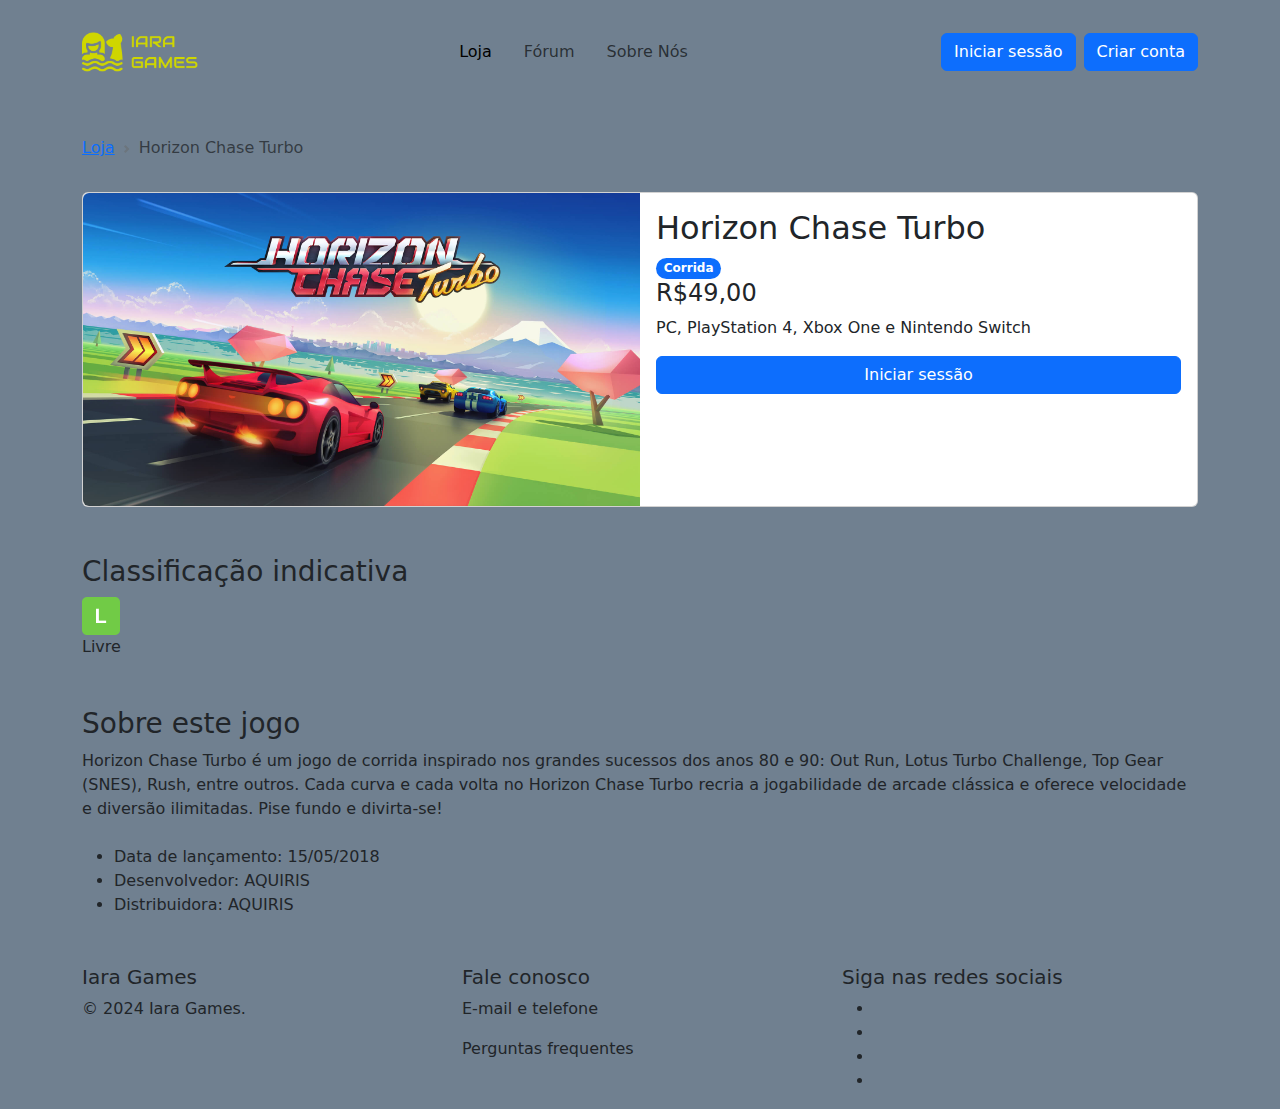
==== assets/pages/sobreJogo.html @ 07f2e2c5 "alterações gerais" ====
<!doctype html>
<html lang="pt-BR">

<head>
    <meta charset="utf-8">
    <meta name="viewport" content="width=device-width, initial-scale=1">
    <title>Iara Games</title>

    <!-- Bootstrap -->
    <link href="https://cdn.jsdelivr.net/npm/bootstrap@5.3.3/dist/css/bootstrap.min.css" rel="stylesheet"
        integrity="sha384-QWTKZyjpPEjISv5WaRU9OFeRpok6YctnYmDr5pNlyT2bRjXh0JMhjY6hW+ALEwIH" crossorigin="anonymous">

    <!-- google fonts -->
    <link rel="preconnect" href="https://fonts.googleapis.com">
    <link rel="preconnect" href="https://fonts.gstatic.com" crossorigin>
    <link href="https://fonts.googleapis.com/css2?family=JetBrains+Mono:ital,wght@0,100..800;1,100..800&display=swap"
        rel="stylesheet">

    <link rel="preconnect" href="https://fonts.googleapis.com">
    <link rel="preconnect" href="https://fonts.gstatic.com" crossorigin>
    <link href="https://fonts.googleapis.com/css2?family=Audiowide&display=swap" rel="stylesheet">

    <!-- Google Icon -->
    <link rel="stylesheet"
        href="https://fonts.googleapis.com/css2?family=Material+Symbols+Outlined:opsz,wght,FILL,GRAD@20..48,100..700,0..1,-50..200" />

    <!-- Font Awesome: -->
    <link rel="stylesheet" href="https://cdnjs.cloudflare.com/ajax/libs/font-awesome/6.4.2/css/all.min.css"
        integrity="sha512-z3gLpd7yknf1YoNbCzqRKc4qyor8gaKU1qmn+CShxbuBusANI9QpRohGBreCFkKxLhei6S9CQXFEbbKuqLg0DA=="
        crossorigin="anonymous" referrerpolicy="no-referrer" />

    <!-- linkando css -->
    <link rel="stylesheet" href="../css/sobreJogo.css">
</head>

<body>
    <!-- header -->
    <header class="container mt-3">
        <nav class="navbar navbar-expand-lg" style="background-color: transparent;">
            <div class="container p-0">
                <a class="navbar-brand" href="#">
                    <img src="../imagens/LOGO-1.png" alt="Iara Games" width="116" height="40">
                </a>
                <button class="navbar-toggler" type="button" data-bs-toggle="collapse" data-bs-target="#navbarText"
                    aria-controls="navbarText" aria-expanded="false" aria-label="Toggle navigation">
                    <span class="material-symbols-outlined">menu</span>
                </button>
                <div class="collapse navbar-collapse gap-2" id="navbarText">
                    <ul class="navbar-nav mx-auto p-2 gap-3">
                        <li class="nav-item gap-2">
                            <a class="nav-link active" href="#loja">Loja</a>
                        </li>
                        <li class="nav-item">
                            <a class="nav-link" href="#forum">Fórum</a>
                        </li>
                        <li class="nav-item">
                            <a class="nav-link" href="#sobre">Sobre Nós</a>
                        </li>
                    </ul>
                    <button class="btn btn-primary" type="submit">Iniciar sessão</button>
                    <button class="btn btn-primary" type="submit">Criar conta</button>
                </div>
            </div>
        </nav>
    </header>
    <!-- fim header -->

    <!-- breadcrumb -->
    <section class="container mt-5">
        <div class="breadcrumb">
            <nav style="--bs-breadcrumb-divider: url(&#34;data:image/svg+xml,%3Csvg xmlns='http://www.w3.org/2000/svg' width='8' height='8'%3E%3Cpath d='M2.5 0L1 1.5 3.5 4 1 6.5 2.5 8l4-4-4-4z' fill='%236c757d'/%3E%3C/svg%3E&#34;);"
                aria-label="breadcrumb">
                <ol class="breadcrumb">
                    <li class="breadcrumb-item"><a href="#loja">Loja</a></li>
                    <li class="breadcrumb-item active" aria-current="page">Horizon Chase Turbo</li>
                </ol>
            </nav>
        </div>
    </section>
    <!-- fim breadcrumb -->

    <!-- card do jogo-->
    <section class="container mt-3">
        <div class="card mb-5">
            <div class="row g-0">
                <div class="col-md-6">
                    <img src="../imagens/JOGO-1.jpg" class="img-fluid rounded-start custom-radius
                        alt="Banner do jogo Horizon Chase Turbo">
                </div>
                <div class="col-md-6">
                    <div class="card-body">
                        <h2 class="card-title">Horizon Chase Turbo</h2>
                        <span class="badge rounded-pill text-bg-primary">Corrida</span>
                        <h4>R$49,00</h4>
                        <p>PC, PlayStation 4, Xbox One e Nintendo Switch</p>
                        <div class="d-grid">
                            <button class="btn btn-primary" type="submit">Iniciar sessão</button>
                        </div>
                    </div>
                </div>
            </div>
        </div>
    </section>
    <!-- fim card do jogo-->

    <!-- Class indicativa -->
    <section class="container mb-5">
        <h3>Classificação indicativa</h3>
        <img src="../imagens/FAIXA ETÁRIA.png" alt="Classificação indicativa livre">
        <p>Livre</p>
    </section>
    <!-- fim class indicativa -->

    <!-- Sobre -->
    <section class="container mb-4">
        <h3>Sobre este jogo</h3>
        <p>Horizon Chase Turbo é um jogo de corrida inspirado nos grandes sucessos dos anos 80 e 90: Out Run, Lotus
            Turbo Challenge, Top Gear (SNES), Rush, entre outros. Cada curva e cada volta no Horizon Chase Turbo recria
            a jogabilidade de arcade clássica e oferece velocidade e diversão ilimitadas. Pise fundo e divirta-se!</p>
    </section>
    <!-- fim sobre-->

    <!-- Infos adicionais -->
    <section class="container">
        <ul>
            <li>Data de lançamento: 15/05/2018</li>
            <li>Desenvolvedor: AQUIRIS</li>
            <li>Distribuidora: AQUIRIS</li>
        </ul>
    </section>
    <!-- fim infos adicionais -->

    <!-- footer -->
    <footer class="container">
        <div class="row mt-5">
            <div class="col-4">
                <h5>Iara Games</h5>
                <p>© 2024 Iara Games.</p>
            </div>
            <div class="col-4">
                <h5>Fale conosco</h5>
                <p>E-mail e telefone</p>
                <p>Perguntas frequentes</p>
            </div>
            <div class="col-4">
                <h5>Siga nas redes sociais</h5>
                <ul>
                    <li><a href=""><i class="fa-brands fa-instagram"></i></a></li>
                    <li><a href=""><i class="fa-brands fa-x-twitter"></i></a></li>
                    <li><a href=""><i class="fa-brands fa-twitch"></i></a></li>
                    <li><a href=""><i class="fa-brands fa-discord"></i></a></li>
                </ul>
            </div>
        </div>
    </footer>

    <script src="https://cdn.jsdelivr.net/npm/bootstrap@5.3.3/dist/js/bootstrap.bundle.min.js"
        integrity="sha384-YvpcrYf0tY3lHB60NNkmXc5s9fDVZLESaAA55NDzOxhy9GkcIdslK1eN7N6jIeHz"
        crossorigin="anonymous"></script>
</body>

</html>
---- assets/css/sobreJogo.css ----
body {
    background-color: slategray;
}
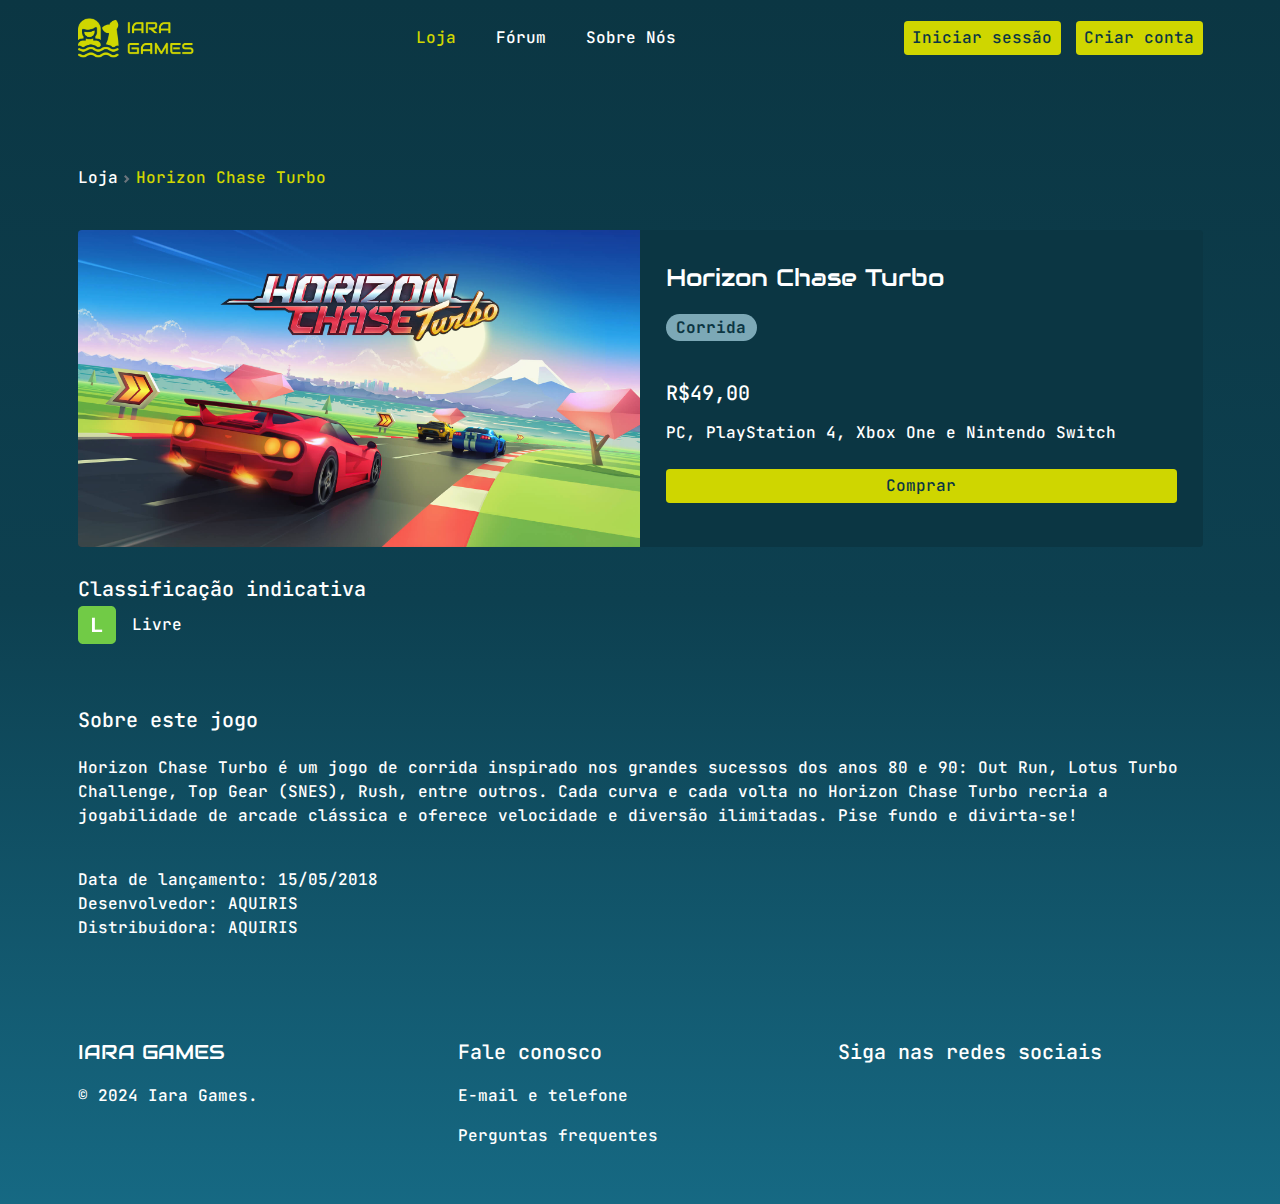
==== commit f656baf7: "alterações no layout para usar o modelo Bootstrap" ====
--- a/assets/pages/sobreJogo.html
+++ b/assets/pages/sobreJogo.html
@@ -30,6 +30,7 @@
         crossorigin="anonymous" referrerpolicy="no-referrer" />
 
     <!-- linkando css -->
+    <link rel="stylesheet" href="../css/base.css">
     <link rel="stylesheet" href="../css/sobreJogo.css">
 </head>
 
@@ -39,14 +40,14 @@
         <nav class="navbar navbar-expand-lg" style="background-color: transparent;">
             <div class="container p-0">
                 <a class="navbar-brand" href="#">
-                    <img src="../imagens/LOGO-1.png" alt="Iara Games" width="116" height="40">
+                    <img src="../imagens/LOGO-1.png" alt="Logo Iara Games" width="116" height="40">
                 </a>
                 <button class="navbar-toggler" type="button" data-bs-toggle="collapse" data-bs-target="#navbarText"
                     aria-controls="navbarText" aria-expanded="false" aria-label="Toggle navigation">
                     <span class="material-symbols-outlined">menu</span>
                 </button>
-                <div class="collapse navbar-collapse gap-2" id="navbarText">
-                    <ul class="navbar-nav mx-auto p-2 gap-3">
+                <div class="collapse navbar-collapse gap-4" id="navbarText">
+                    <ul class="navbar-nav mx-auto p-2 gap-5">
                         <li class="nav-item gap-2">
                             <a class="nav-link active" href="#loja">Loja</a>
                         </li>
@@ -57,8 +58,8 @@
                             <a class="nav-link" href="#sobre">Sobre Nós</a>
                         </li>
                     </ul>
-                    <button class="btn btn-primary" type="submit">Iniciar sessão</button>
-                    <button class="btn btn-primary" type="submit">Criar conta</button>
+                    <button class="btn btn-custom" type="submit">Iniciar sessão</button>
+                    <button class="btn btn-custom" type="submit">Criar conta</button>
                 </div>
             </div>
         </nav>
@@ -66,7 +67,7 @@
     <!-- fim header -->
 
     <!-- breadcrumb -->
-    <section class="container mt-5">
+    <section class="container bread-custom">
         <div class="breadcrumb">
             <nav style="--bs-breadcrumb-divider: url(&#34;data:image/svg+xml,%3Csvg xmlns='http://www.w3.org/2000/svg' width='8' height='8'%3E%3Cpath d='M2.5 0L1 1.5 3.5 4 1 6.5 2.5 8l4-4-4-4z' fill='%236c757d'/%3E%3C/svg%3E&#34;);"
                 aria-label="breadcrumb">
@@ -80,21 +81,21 @@
     <!-- fim breadcrumb -->
 
     <!-- card do jogo-->
-    <section class="container mt-3">
+    <section class="container mt-5">
         <div class="card mb-5">
             <div class="row g-0">
                 <div class="col-md-6">
-                    <img src="../imagens/JOGO-1.jpg" class="img-fluid rounded-start custom-radius
-                        alt="Banner do jogo Horizon Chase Turbo">
+                    <img src="../imagens/JOGO-1.jpg" class="img-fluid rounded-start custom-radius banner-custom
+                        alt=" Banner do jogo Horizon Chase Turbo">
                 </div>
                 <div class="col-md-6">
                     <div class="card-body">
                         <h2 class="card-title">Horizon Chase Turbo</h2>
-                        <span class="badge rounded-pill text-bg-primary">Corrida</span>
+                        <span class="badge rounded-pill badge-custom">Corrida</span>
                         <h4>R$49,00</h4>
                         <p>PC, PlayStation 4, Xbox One e Nintendo Switch</p>
                         <div class="d-grid">
-                            <button class="btn btn-primary" type="submit">Iniciar sessão</button>
+                            <button class="btn btn-custom" type="submit">Comprar</button>
                         </div>
                     </div>
                 </div>
@@ -104,15 +105,17 @@
     <!-- fim card do jogo-->
 
     <!-- Class indicativa -->
-    <section class="container mb-5">
+    <section class="container mt-5 age-rating-content">
         <h3>Classificação indicativa</h3>
-        <img src="../imagens/FAIXA ETÁRIA.png" alt="Classificação indicativa livre">
-        <p>Livre</p>
+        <div class="age-rating-info">
+            <img src="../imagens/FAIXA ETÁRIA.png" alt="Classificação indicativa livre">
+            <p>Livre</p>
+        </div>
     </section>
     <!-- fim class indicativa -->
 
     <!-- Sobre -->
-    <section class="container mb-4">
+    <section class="container about-game">
         <h3>Sobre este jogo</h3>
         <p>Horizon Chase Turbo é um jogo de corrida inspirado nos grandes sucessos dos anos 80 e 90: Out Run, Lotus
             Turbo Challenge, Top Gear (SNES), Rush, entre outros. Cada curva e cada volta no Horizon Chase Turbo recria
@@ -121,7 +124,7 @@
     <!-- fim sobre-->
 
     <!-- Infos adicionais -->
-    <section class="container">
+    <section class="container release-info">
         <ul>
             <li>Data de lançamento: 15/05/2018</li>
             <li>Desenvolvedor: AQUIRIS</li>
@@ -131,28 +134,35 @@
     <!-- fim infos adicionais -->
 
     <!-- footer -->
-    <footer class="container">
+    <footer class="container footer-custom">
         <div class="row mt-5">
             <div class="col-4">
-                <h5>Iara Games</h5>
+                <h5 id="text-logo">IARA GAMES</h5>
                 <p>© 2024 Iara Games.</p>
             </div>
             <div class="col-4">
                 <h5>Fale conosco</h5>
-                <p>E-mail e telefone</p>
-                <p>Perguntas frequentes</p>
+                <div class="footer-list">
+                    <ul>
+                        <li><a href="#">E-mail e telefone</a></li>
+                        <li><a href="#">Perguntas frequentes</a></li>
+                    </ul>
+                </div>
             </div>
             <div class="col-4">
                 <h5>Siga nas redes sociais</h5>
-                <ul>
-                    <li><a href=""><i class="fa-brands fa-instagram"></i></a></li>
-                    <li><a href=""><i class="fa-brands fa-x-twitter"></i></a></li>
-                    <li><a href=""><i class="fa-brands fa-twitch"></i></a></li>
-                    <li><a href=""><i class="fa-brands fa-discord"></i></a></li>
-                </ul>
+                <div class="footer-socialMedia">
+                    <ul>
+                        <li><a href="#"><i class="fa-brands fa-instagram"></i></a></li>
+                        <li><a href="#"><i class="fa-brands fa-x-twitter"></i></a></li>
+                        <li><a href="#"><i class="fa-brands fa-twitch"></i></a></li>
+                        <li><a href="#"><i class="fa-brands fa-discord"></i></a></li>
+                    </ul>
+                </div>
             </div>
         </div>
     </footer>
+    <!-- fim do footer -->
 
     <script src="https://cdn.jsdelivr.net/npm/bootstrap@5.3.3/dist/js/bootstrap.bundle.min.js"
         integrity="sha384-YvpcrYf0tY3lHB60NNkmXc5s9fDVZLESaAA55NDzOxhy9GkcIdslK1eN7N6jIeHz"
--- a/assets/css/base.css
+++ b/assets/css/base.css
@@ -0,0 +1,42 @@
+:root {
+    --logo-font: 'Audiowide', sans-serif;
+    --body-font: "JetBrains Mono", monospace;
+    --color-green: #cfd600;
+    --color-green-hover: #bac100;
+    --color-green-active: #a6ab00;
+    --color-blue-dark: #0b3643;
+    --color-blue-mid: #0f4b5d;
+    --color-blue: #1c88a9;
+    --color-blue-light: #7ca8b6;
+    --color-white: #fff;
+    --body-gradient: linear-gradient(0deg,
+            #166983 0%,
+            #0D4050 50%,
+            #0B3643 100%);
+}
+
+* {
+    margin: 0;
+    padding: 0;
+    box-sizing: border-box;
+}
+
+html {
+    font-size: 62.5%;
+}
+
+ul,
+ol {
+    list-style: none;
+}
+
+a {
+    text-decoration: none;
+    color: var(--color-white);
+    transition: .5s;
+    cursor: pointer;
+}
+
+a:hover {
+    color: var(--color-green);
+}--- a/assets/css/sobreJogo.css
+++ b/assets/css/sobreJogo.css
@@ -1,4 +1,137 @@
 body {
-    background-color: slategray;
+    font-family: var(--body-font);
+    font-size: 1.6rem;
+    font-weight: 500;
+    background-image: var(--body-gradient);
+    min-height: 100vh;
+    color: var(--color-white);
 }
 
+.navbar-toggler {
+    color: var(--color-white) !important;
+}
+
+.nav-link {
+    color: var(--color-white) !important;
+}
+
+.nav-link.active {
+    color: var(--color-green) !important;
+}
+
+.btn-custom {
+    background-color: var(--color-green);
+    color: var(--color-blue-dark);
+    font-size: 1.6rem;
+    font-weight: 500;
+}
+
+.btn-custom:hover {
+    background-color: var(--color-green-hover);
+    color: var(--color-blue-dark);
+    font-size: 1.6rem;
+}
+
+.bread-custom {
+    margin-top: 10rem;
+}
+
+.breadcrumb-item.active {
+    color: var(--color-green) !important;
+}
+
+.card {
+    background-color: var(--color-blue-dark);
+    border: none;
+    color: var(--color-white);
+}
+
+.card-body {
+    margin: 2.4rem 1.6rem;
+}
+
+.card-title {
+    font-family: 'Audiowide', sans-serif;
+    font-size: 2.4rem;
+}
+
+.badge-custom {
+    background-color: var(--color-blue-light);
+    color: var(--color-blue-dark);
+    font-size: 1.6rem;
+    margin-top: 1.6rem;
+    margin-bottom: 4rem;
+}
+
+.card-body h4 {
+    font-size: 2rem;
+    margin-bottom: 1.6rem;
+}
+
+.card-body p {
+    margin-bottom: 2.4rem;
+}
+
+.banner-custom {
+    height: 100%;
+}
+
+.age-rating-content h3 {
+    font-size: 2rem;
+}
+
+.age-rating-info {
+    display: flex;
+    align-items: center;
+    gap: 1.6rem;
+}
+
+.age-rating-info p {
+    margin: 0;
+}
+
+.about-game {
+    margin-top: 6.4rem;
+}
+
+.about-game h3 {
+    font-size: 2rem;
+    margin-bottom: 2.4rem;
+}
+
+.release-info {
+    margin-top: 4rem;
+}
+
+.release-info ul {
+    padding: 0;
+}
+
+.footer-custom {
+    margin-top: 10rem;
+    margin-bottom: 4rem;
+}
+
+#text-logo {
+    font-family: 'Audiowide', sans-serif;
+}
+
+.footer-custom h5 {
+    font-size: 2rem;
+    margin-bottom: 2rem;
+}
+
+.footer-list ul {
+    padding: 0;
+}
+
+.footer-list li {
+    margin-bottom: 1.6rem;
+}
+
+.footer-socialMedia ul {
+    display: flex;
+    font-size: 2.4rem;
+    padding: 0;
+    gap: 2rem;
+}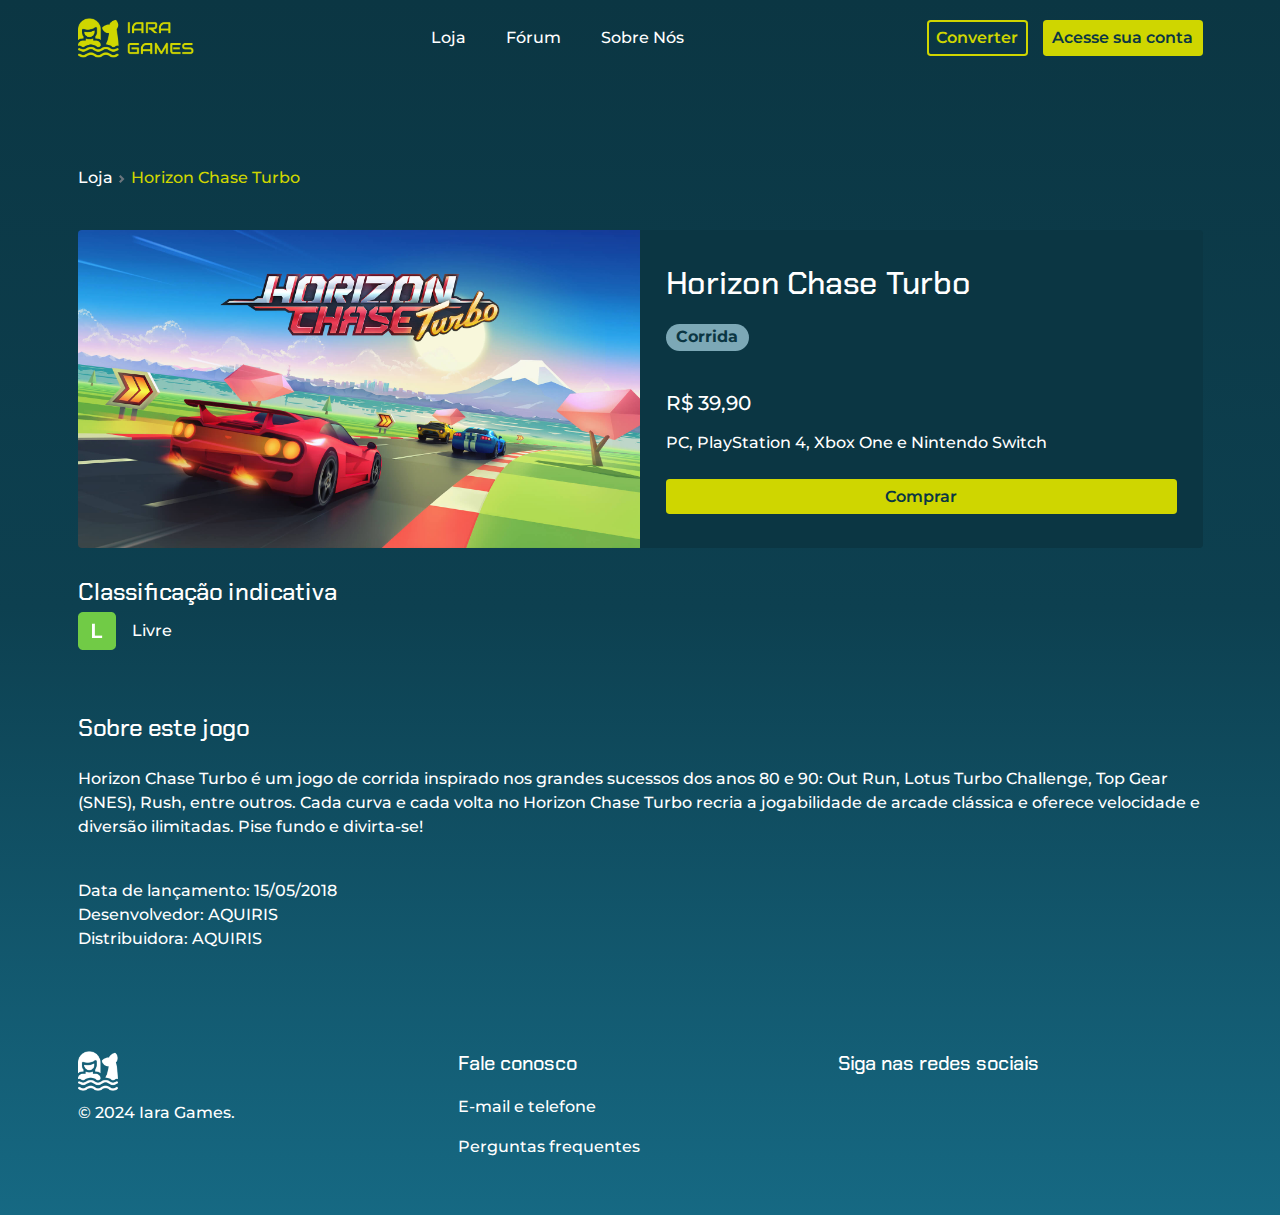
==== commit 61e3b1c9: "Integração de API de cotação do dólar e alterações gerais no design" ====
--- a/assets/pages/sobreJogo.html
+++ b/assets/pages/sobreJogo.html
@@ -13,12 +13,12 @@
     <!-- google fonts -->
     <link rel="preconnect" href="https://fonts.googleapis.com">
     <link rel="preconnect" href="https://fonts.gstatic.com" crossorigin>
-    <link href="https://fonts.googleapis.com/css2?family=JetBrains+Mono:ital,wght@0,100..800;1,100..800&display=swap"
-        rel="stylesheet">
+    <link href="https://fonts.googleapis.com/css2?family=Chakra+Petch:wght@600&display=swap" rel="stylesheet">
 
     <link rel="preconnect" href="https://fonts.googleapis.com">
     <link rel="preconnect" href="https://fonts.gstatic.com" crossorigin>
-    <link href="https://fonts.googleapis.com/css2?family=Audiowide&display=swap" rel="stylesheet">
+    <link href="https://fonts.googleapis.com/css2?family=Montserrat:ital,wght@0,100..900;1,100..900&display=swap"
+        rel="stylesheet">
 
     <!-- Google Icon -->
     <link rel="stylesheet"
@@ -39,7 +39,7 @@
     <header class="container mt-3">
         <nav class="navbar navbar-expand-lg" style="background-color: transparent;">
             <div class="container p-0">
-                <a class="navbar-brand" href="#">
+                <a class="navbar-brand" href="/index.html">
                     <img src="../imagens/LOGO-1.png" alt="Logo Iara Games" width="116" height="40">
                 </a>
                 <button class="navbar-toggler" type="button" data-bs-toggle="collapse" data-bs-target="#navbarText"
@@ -49,7 +49,7 @@
                 <div class="collapse navbar-collapse gap-4" id="navbarText">
                     <ul class="navbar-nav mx-auto p-2 gap-5">
                         <li class="nav-item gap-2">
-                            <a class="nav-link active" href="#loja">Loja</a>
+                            <a class="nav-link" href="/index.html">Loja</a>
                         </li>
                         <li class="nav-item">
                             <a class="nav-link" href="#forum">Fórum</a>
@@ -58,8 +58,9 @@
                             <a class="nav-link" href="#sobre">Sobre Nós</a>
                         </li>
                     </ul>
-                    <button class="btn btn-custom" type="submit">Iniciar sessão</button>
-                    <button class="btn btn-custom" type="submit">Criar conta</button>
+                    <button class="btn btn-custom btn-outline" type="submit" onclick="getQuote()"><i
+                            class="fa-solid fa-dollar-sign"></i>Converter</button>
+                    <button class="btn btn-primary btn-custom" type="submit">Acesse sua conta</button>
                 </div>
             </div>
         </nav>
@@ -72,7 +73,7 @@
             <nav style="--bs-breadcrumb-divider: url(&#34;data:image/svg+xml,%3Csvg xmlns='http://www.w3.org/2000/svg' width='8' height='8'%3E%3Cpath d='M2.5 0L1 1.5 3.5 4 1 6.5 2.5 8l4-4-4-4z' fill='%236c757d'/%3E%3C/svg%3E&#34;);"
                 aria-label="breadcrumb">
                 <ol class="breadcrumb">
-                    <li class="breadcrumb-item"><a href="#loja">Loja</a></li>
+                    <li class="breadcrumb-item"><a href="/index.html">Loja</a></li>
                     <li class="breadcrumb-item active" aria-current="page">Horizon Chase Turbo</li>
                 </ol>
             </nav>
@@ -92,7 +93,7 @@
                     <div class="card-body">
                         <h2 class="card-title">Horizon Chase Turbo</h2>
                         <span class="badge rounded-pill badge-custom">Corrida</span>
-                        <h4>R$49,00</h4>
+                        <h4><span class="moeda">R$</span><span class="valor-moeda"> 39,90</span></h4>
                         <p>PC, PlayStation 4, Xbox One e Nintendo Switch</p>
                         <div class="d-grid">
                             <button class="btn btn-custom" type="submit">Comprar</button>
@@ -103,6 +104,7 @@
         </div>
     </section>
     <!-- fim card do jogo-->
+
 
     <!-- Class indicativa -->
     <section class="container mt-5 age-rating-content">
@@ -137,7 +139,7 @@
     <footer class="container footer-custom">
         <div class="row mt-5">
             <div class="col-4">
-                <h5 id="text-logo">IARA GAMES</h5>
+                <img src="../imagens/LOGO - ICON.png" alt="Logo Iara Games" width="40" height="40" class="mb-3">
                 <p>© 2024 Iara Games.</p>
             </div>
             <div class="col-4">
@@ -167,6 +169,7 @@
     <script src="https://cdn.jsdelivr.net/npm/bootstrap@5.3.3/dist/js/bootstrap.bundle.min.js"
         integrity="sha384-YvpcrYf0tY3lHB60NNkmXc5s9fDVZLESaAA55NDzOxhy9GkcIdslK1eN7N6jIeHz"
         crossorigin="anonymous"></script>
+    <script src="../js/script.js"></script>
 </body>
 
 </html>--- a/assets/css/base.css
+++ b/assets/css/base.css
@@ -1,6 +1,6 @@
 :root {
-    --logo-font: 'Audiowide', sans-serif;
-    --body-font: "JetBrains Mono", monospace;
+    --title-font: "Chakra Petch", sans-serif;
+    --text-font: "Montserrat", sans-serif;
     --color-green: #cfd600;
     --color-green-hover: #bac100;
     --color-green-active: #a6ab00;
--- a/assets/css/sobreJogo.css
+++ b/assets/css/sobreJogo.css
@@ -1,5 +1,5 @@
 body {
-    font-family: var(--body-font);
+    font-family: var(--text-font);
     font-size: 1.6rem;
     font-weight: 500;
     background-image: var(--body-gradient);
@@ -7,6 +7,7 @@
     color: var(--color-white);
 }
 
+/* css header */
 .navbar-toggler {
     color: var(--color-white) !important;
 }
@@ -15,23 +16,51 @@
     color: var(--color-white) !important;
 }
 
-.nav-link.active {
+.nav-link:hover {
     color: var(--color-green) !important;
 }
 
 .btn-custom {
     background-color: var(--color-green);
-    color: var(--color-blue-dark);
+    border: 2px solid var(--color-green) !important;
+    color: var(--color-blue-dark) !important;
     font-size: 1.6rem;
-    font-weight: 500;
+    font-weight: 600;
 }
 
 .btn-custom:hover {
     background-color: var(--color-green-hover);
+    border: 2px solid var(--color-green-hover) !important;
     color: var(--color-blue-dark);
-    font-size: 1.6rem;
 }
 
+.btn-custom:active {
+    background-color: var(--color-green-active) !important;
+    border: 2px solid var(--color-green-active) !important;
+    color: var(--color-blue-dark) !important;
+}
+
+.btn-outline {
+    background-color: transparent !important;
+    border: 2px solid var(--color-green) !important;
+    color: var(--color-green) !important;
+}
+
+.btn-outline:hover {
+    border: 2px solid var(--color-green-hover) !important;
+    color: var(--color-green-hover) !important;
+}
+
+.btn-outline:active {
+    background-color: transparent !important;
+    border: 2px solid var(--color-green-active) !important;
+    color: var(--color-green-active) !important;
+}
+
+/* fim css header */
+
+
+/* css breadcrumb */
 .bread-custom {
     margin-top: 10rem;
 }
@@ -40,6 +69,10 @@
     color: var(--color-green) !important;
 }
 
+/* fim css breadcrumb */
+
+
+/* css card */
 .card {
     background-color: var(--color-blue-dark);
     border: none;
@@ -51,8 +84,8 @@
 }
 
 .card-title {
-    font-family: 'Audiowide', sans-serif;
-    font-size: 2.4rem;
+    font-family: var(--title-font);
+    font-size: 3.2rem;
 }
 
 .badge-custom {
@@ -76,8 +109,13 @@
     height: 100%;
 }
 
+/* fim css card */
+
+
+/* css class indicativa */
 .age-rating-content h3 {
-    font-size: 2rem;
+    font-family: var(--title-font);
+    font-size: 2.4rem;
 }
 
 .age-rating-info {
@@ -90,15 +128,24 @@
     margin: 0;
 }
 
+/* fim css class indicativa */
+
+
+/* css sobre */
 .about-game {
     margin-top: 6.4rem;
 }
 
 .about-game h3 {
-    font-size: 2rem;
+    font-family: var(--title-font);
+    font-size: 2.4rem;
     margin-bottom: 2.4rem;
 }
 
+/* fim css sobre */
+
+
+/* css infos adicionais */
 .release-info {
     margin-top: 4rem;
 }
@@ -107,6 +154,10 @@
     padding: 0;
 }
 
+/* fim css infos adicionais*/
+
+
+/* css footer */
 .footer-custom {
     margin-top: 10rem;
     margin-bottom: 4rem;
@@ -117,6 +168,7 @@
 }
 
 .footer-custom h5 {
+    font-family: var(--title-font);
     font-size: 2rem;
     margin-bottom: 2rem;
 }
@@ -131,7 +183,9 @@
 
 .footer-socialMedia ul {
     display: flex;
-    font-size: 2.4rem;
+    font-size: 2rem;
     padding: 0;
     gap: 2rem;
-}+}
+
+/* fim css footer */